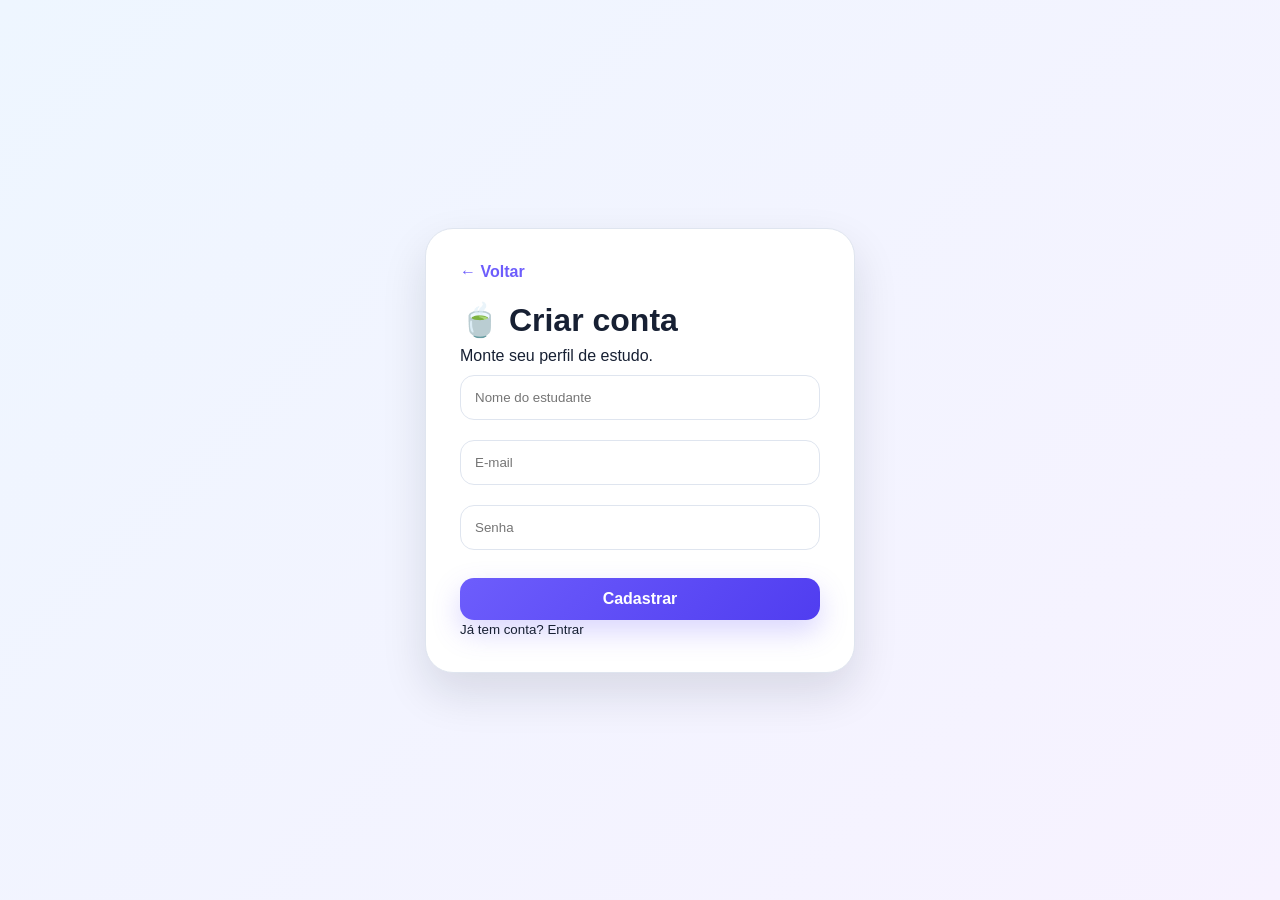
==== cadastro.html @ 13b91591 "faca sua magica" ====
<!DOCTYPE html>
<html lang="pt-BR">
<head><meta charset="UTF-8"><meta name="viewport" content="width=device-width, initial-scale=1.0"><title>Cadastro | Focus Tea</title><link rel="stylesheet" href="css/style.css"></head>
<body class="auth-page">
  <div class="auth-card">
    <a href="index.html" class="back">← Voltar</a>
    <h1>🍵 Criar conta</h1>
    <p>Monte seu perfil de estudo.</p>
    <input type="text" placeholder="Nome do estudante">
    <input type="email" placeholder="E-mail">
    <input type="password" placeholder="Senha">
    <a class="btn btn-primary full" href="dashboard.html">Cadastrar</a>
    <small>Já tem conta? <a href="login.html">Entrar</a></small>
  </div>
</body>
</html>
---- css/style.css ----
:root{--primary:#6d5dfc;--primary-dark:#503df0;--bg:#eef6ff;--card:#fff;--text:#172033;--muted:#667085;--border:#dfe5ef;--soft:#f4f7ff}*{margin:0;padding:0;box-sizing:border-box;font-family:Arial,sans-serif}body{background:var(--bg);color:var(--text);transition:.3s}a{text-decoration:none;color:inherit}.btn{display:inline-flex;align-items:center;justify-content:center;border-radius:14px;padding:12px 18px;font-weight:700;border:0;cursor:pointer}.btn-primary{background:linear-gradient(135deg,var(--primary),var(--primary-dark));color:white;box-shadow:0 12px 28px #6d5dfc40}.btn-light{background:white;color:var(--primary);border:1px solid var(--border)}.full{width:100%;margin-top:18px}.topbar{display:flex;justify-content:space-between;align-items:center;padding:24px 7%;background:white;border-bottom:1px solid var(--border)}.brand{display:flex;gap:12px;align-items:center}.brand span{display:grid;place-items:center;width:48px;height:48px;border-radius:16px;background:linear-gradient(135deg,#6d5dfc,#8e69f5)}.brand small{display:block;color:var(--muted);margin-top:4px}.topbar nav{display:flex;gap:18px;align-items:center}.hero{display:grid;grid-template-columns:1.5fr .8fr;gap:30px;margin:50px auto;max-width:1180px;padding:0 24px}.hero-text{background:linear-gradient(135deg,#6d5dfc,#8e69f5);color:white;border-radius:34px;padding:56px}.tag{display:inline-block;padding:10px 16px;border:1px solid #ffffff70;border-radius:999px;margin-bottom:20px;font-weight:700}.hero h1{font-size:48px;line-height:1.05;margin-bottom:18px}.hero p{font-size:18px;line-height:1.7}.actions{display:flex;gap:14px;margin-top:24px}.hero-card,.card{background:var(--card);border:1px solid var(--border);border-radius:24px;padding:26px;box-shadow:0 20px 40px rgba(16,24,40,.08)}.hero-card{align-self:center}.hero-card p{padding:14px;background:var(--soft);border-radius:14px;margin-top:12px}.features,.grid{display:grid;gap:20px}.features{max-width:1180px;margin:0 auto;padding:0 24px 40px;grid-template-columns:repeat(3,1fr)}.features article{background:white;border-radius:24px;padding:26px;border:1px solid var(--border)}.features span,.icon{font-size:28px;background:var(--soft);padding:10px;border-radius:14px;display:inline-block}.info-section{max-width:1180px;margin:0 auto 60px;padding:34px;background:white;border-radius:24px;border:1px solid var(--border)}.auth-page{min-height:100vh;display:grid;place-items:center;background:linear-gradient(135deg,#eef6ff,#f7f2ff)}.auth-card{width:min(430px,92vw);background:white;border-radius:28px;padding:34px;border:1px solid var(--border);box-shadow:0 20px 45px rgba(16,24,40,.12)}.auth-card h1{margin:20px 0 8px}.back{color:var(--primary);font-weight:700}.auth-card input,input,select{width:100%;padding:14px;border:1px solid var(--border);border-radius:14px;margin:10px 0;background:white;color:var(--text)}.app-layout{display:grid;grid-template-columns:285px 1fr;min-height:100vh}.sidebar{background:white;border-right:1px solid var(--border);padding:22px;position:sticky;top:0;height:100vh}.profile{text-align:center;background:linear-gradient(180deg,#f5f7ff,#fff);border:1px solid var(--border);border-radius:24px;margin:26px 0;padding:24px}.avatar{width:74px;height:74px;border-radius:24px;background:linear-gradient(135deg,#a78bfa,#6d5dfc);margin:0 auto 16px;display:grid;place-items:center;font-size:34px}.profile p,.subtitle{color:var(--muted)}.side-menu{display:grid;gap:16px}.side-menu a{padding:14px 16px;border-radius:14px;font-weight:700}.side-menu a.active,.side-menu a:hover{background:linear-gradient(135deg,var(--primary),var(--primary-dark));color:white;box-shadow:0 14px 28px #6d5dfc35}.content{padding:26px 28px}.banner{background:linear-gradient(135deg,#6d5dfc,#8e69f5);color:white;border-radius:28px;padding:34px;margin-bottom:18px}.banner span{display:inline-block;border:1px solid #ffffff60;border-radius:999px;padding:10px 16px;margin-bottom:18px;font-weight:700}.banner h1{font-size:34px;margin-bottom:12px}.three{grid-template-columns:repeat(3,1fr)}.two{grid-template-columns:repeat(2,1fr)}.big{display:block;font-size:34px;margin:12px 0}.progress{height:16px;background:#eef2ff;border-radius:999px;overflow:hidden}.progress div{height:100%;width:0;background:linear-gradient(135deg,#22c55e,#16a34a)}.dashed{border:1px dashed var(--primary);border-radius:16px;padding:16px;margin-top:14px;background:#f8f7ff}.inline-form{display:flex;gap:12px;align-items:center;margin-bottom:18px}.task-list{display:grid;gap:10px}.task{display:flex;gap:10px;align-items:center;background:var(--soft);padding:14px;border-radius:14px}.study-content{background:var(--soft);border-radius:18px;padding:20px;margin:18px 0;line-height:1.8}label{display:block;margin:14px 0;font-weight:700}footer{text-align:center;margin-top:26px;color:var(--muted)}.tema-calmo{--bg:#eaf7ff;--text:#17324d;--primary:#3b82f6}.tema-foco{--bg:#effaf2;--text:#183d22;--primary:#16a34a}.tema-escuro{--bg:#101828;--card:#172033;--text:#f8fafc;--muted:#cbd5e1;--border:#334155;--soft:#1f2937}.tema-altoContraste{--bg:#000;--card:#050505;--text:#ffff00;--muted:#fff;--border:#ffff00;--soft:#111;--primary:#ffff00;--primary-dark:#ffd700}.fonte-grande{font-size:18px}.fonte-muito-grande{font-size:21px}.sem-distracoes .banner,.sem-distracoes .profile,.sem-distracoes footer{display:none}@media(max-width:850px){.app-layout,.hero,.features,.three,.two{grid-template-columns:1fr}.sidebar{position:relative;height:auto}.topbar,.topbar nav{flex-direction:column}.hero h1{font-size:36px}.inline-form{flex-direction:column}}
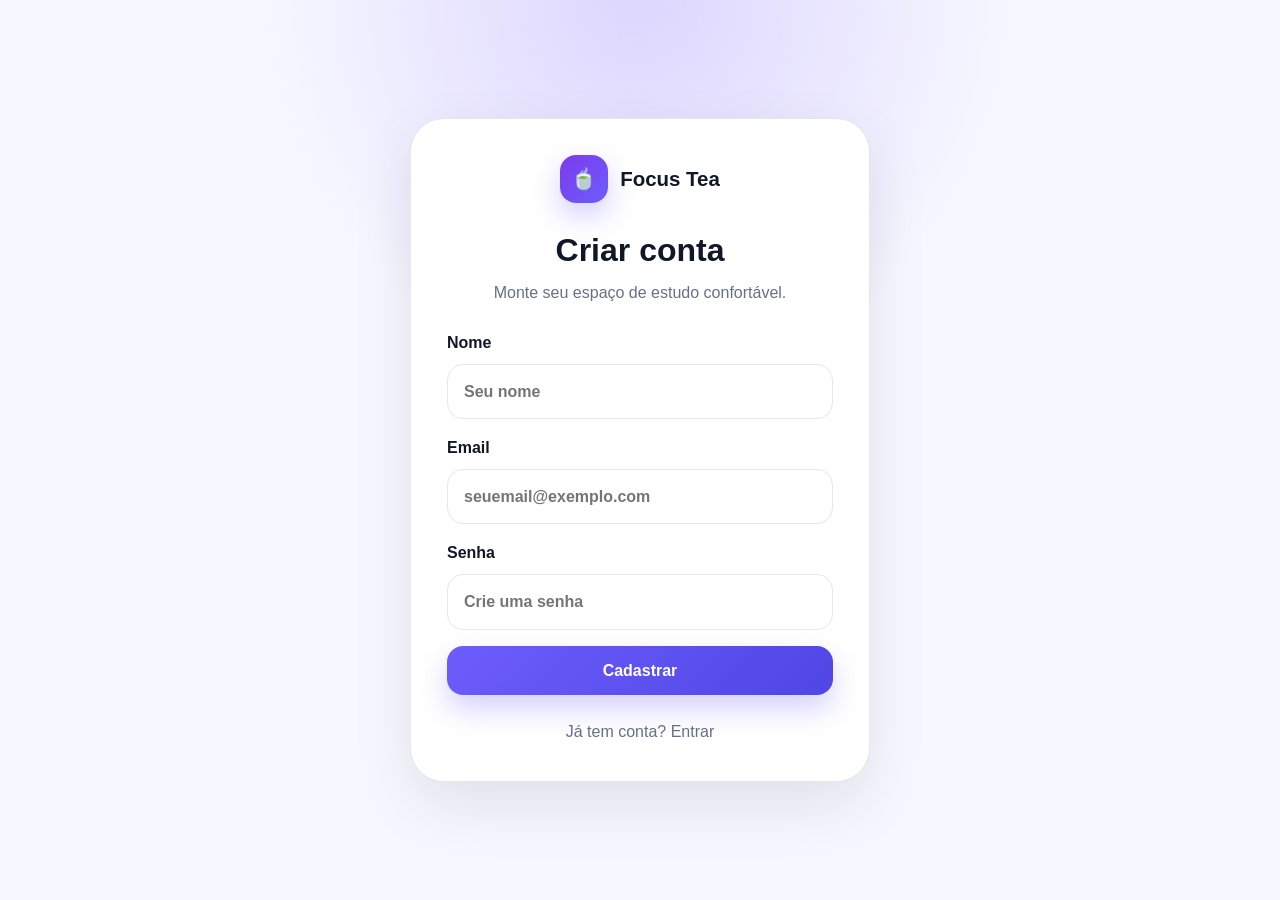
==== commit 9405fe3f: "landing page" ====
--- a/cadastro.html
+++ b/cadastro.html
@@ -1,16 +1 @@
-<!DOCTYPE html>
-<html lang="pt-BR">
-<head><meta charset="UTF-8"><meta name="viewport" content="width=device-width, initial-scale=1.0"><title>Cadastro | Focus Tea</title><link rel="stylesheet" href="css/style.css"></head>
-<body class="auth-page">
-  <div class="auth-card">
-    <a href="index.html" class="back">← Voltar</a>
-    <h1>🍵 Criar conta</h1>
-    <p>Monte seu perfil de estudo.</p>
-    <input type="text" placeholder="Nome do estudante">
-    <input type="email" placeholder="E-mail">
-    <input type="password" placeholder="Senha">
-    <a class="btn btn-primary full" href="dashboard.html">Cadastrar</a>
-    <small>Já tem conta? <a href="login.html">Entrar</a></small>
-  </div>
-</body>
-</html>
+<!DOCTYPE html><html lang="pt-BR"><head><meta charset="UTF-8"><meta name="viewport" content="width=device-width, initial-scale=1.0"><title>Cadastro | Focus Tea</title><link rel="stylesheet" href="css/style.css"></head><body class="auth-page"><main class="auth-card"><a class="brand center" href="index.html"><span class="logo">🍵</span><span>Focus Tea</span></a><h1>Criar conta</h1><p>Monte seu espaço de estudo confortável.</p><form onsubmit="event.preventDefault(); location.href='dashboard.html'"><label>Nome<input id="nomeCadastro" type="text" placeholder="Seu nome" required></label><label>Email<input type="email" placeholder="seuemail@exemplo.com" required></label><label>Senha<input type="password" placeholder="Crie uma senha" required></label><button class="btn btn-primary full">Cadastrar</button></form><p class="muted">Já tem conta? <a href="login.html">Entrar</a></p></main></body></html>
--- a/css/style.css
+++ b/css/style.css
@@ -1 +1,12 @@
-:root{--primary:#6d5dfc;--primary-dark:#503df0;--bg:#eef6ff;--card:#fff;--text:#172033;--muted:#667085;--border:#dfe5ef;--soft:#f4f7ff}*{margin:0;padding:0;box-sizing:border-box;font-family:Arial,sans-serif}body{background:var(--bg);color:var(--text);transition:.3s}a{text-decoration:none;color:inherit}.btn{display:inline-flex;align-items:center;justify-content:center;border-radius:14px;padding:12px 18px;font-weight:700;border:0;cursor:pointer}.btn-primary{background:linear-gradient(135deg,var(--primary),var(--primary-dark));color:white;box-shadow:0 12px 28px #6d5dfc40}.btn-light{background:white;color:var(--primary);border:1px solid var(--border)}.full{width:100%;margin-top:18px}.topbar{display:flex;justify-content:space-between;align-items:center;padding:24px 7%;background:white;border-bottom:1px solid var(--border)}.brand{display:flex;gap:12px;align-items:center}.brand span{display:grid;place-items:center;width:48px;height:48px;border-radius:16px;background:linear-gradient(135deg,#6d5dfc,#8e69f5)}.brand small{display:block;color:var(--muted);margin-top:4px}.topbar nav{display:flex;gap:18px;align-items:center}.hero{display:grid;grid-template-columns:1.5fr .8fr;gap:30px;margin:50px auto;max-width:1180px;padding:0 24px}.hero-text{background:linear-gradient(135deg,#6d5dfc,#8e69f5);color:white;border-radius:34px;padding:56px}.tag{display:inline-block;padding:10px 16px;border:1px solid #ffffff70;border-radius:999px;margin-bottom:20px;font-weight:700}.hero h1{font-size:48px;line-height:1.05;margin-bottom:18px}.hero p{font-size:18px;line-height:1.7}.actions{display:flex;gap:14px;margin-top:24px}.hero-card,.card{background:var(--card);border:1px solid var(--border);border-radius:24px;padding:26px;box-shadow:0 20px 40px rgba(16,24,40,.08)}.hero-card{align-self:center}.hero-card p{padding:14px;background:var(--soft);border-radius:14px;margin-top:12px}.features,.grid{display:grid;gap:20px}.features{max-width:1180px;margin:0 auto;padding:0 24px 40px;grid-template-columns:repeat(3,1fr)}.features article{background:white;border-radius:24px;padding:26px;border:1px solid var(--border)}.features span,.icon{font-size:28px;background:var(--soft);padding:10px;border-radius:14px;display:inline-block}.info-section{max-width:1180px;margin:0 auto 60px;padding:34px;background:white;border-radius:24px;border:1px solid var(--border)}.auth-page{min-height:100vh;display:grid;place-items:center;background:linear-gradient(135deg,#eef6ff,#f7f2ff)}.auth-card{width:min(430px,92vw);background:white;border-radius:28px;padding:34px;border:1px solid var(--border);box-shadow:0 20px 45px rgba(16,24,40,.12)}.auth-card h1{margin:20px 0 8px}.back{color:var(--primary);font-weight:700}.auth-card input,input,select{width:100%;padding:14px;border:1px solid var(--border);border-radius:14px;margin:10px 0;background:white;color:var(--text)}.app-layout{display:grid;grid-template-columns:285px 1fr;min-height:100vh}.sidebar{background:white;border-right:1px solid var(--border);padding:22px;position:sticky;top:0;height:100vh}.profile{text-align:center;background:linear-gradient(180deg,#f5f7ff,#fff);border:1px solid var(--border);border-radius:24px;margin:26px 0;padding:24px}.avatar{width:74px;height:74px;border-radius:24px;background:linear-gradient(135deg,#a78bfa,#6d5dfc);margin:0 auto 16px;display:grid;place-items:center;font-size:34px}.profile p,.subtitle{color:var(--muted)}.side-menu{display:grid;gap:16px}.side-menu a{padding:14px 16px;border-radius:14px;font-weight:700}.side-menu a.active,.side-menu a:hover{background:linear-gradient(135deg,var(--primary),var(--primary-dark));color:white;box-shadow:0 14px 28px #6d5dfc35}.content{padding:26px 28px}.banner{background:linear-gradient(135deg,#6d5dfc,#8e69f5);color:white;border-radius:28px;padding:34px;margin-bottom:18px}.banner span{display:inline-block;border:1px solid #ffffff60;border-radius:999px;padding:10px 16px;margin-bottom:18px;font-weight:700}.banner h1{font-size:34px;margin-bottom:12px}.three{grid-template-columns:repeat(3,1fr)}.two{grid-template-columns:repeat(2,1fr)}.big{display:block;font-size:34px;margin:12px 0}.progress{height:16px;background:#eef2ff;border-radius:999px;overflow:hidden}.progress div{height:100%;width:0;background:linear-gradient(135deg,#22c55e,#16a34a)}.dashed{border:1px dashed var(--primary);border-radius:16px;padding:16px;margin-top:14px;background:#f8f7ff}.inline-form{display:flex;gap:12px;align-items:center;margin-bottom:18px}.task-list{display:grid;gap:10px}.task{display:flex;gap:10px;align-items:center;background:var(--soft);padding:14px;border-radius:14px}.study-content{background:var(--soft);border-radius:18px;padding:20px;margin:18px 0;line-height:1.8}label{display:block;margin:14px 0;font-weight:700}footer{text-align:center;margin-top:26px;color:var(--muted)}.tema-calmo{--bg:#eaf7ff;--text:#17324d;--primary:#3b82f6}.tema-foco{--bg:#effaf2;--text:#183d22;--primary:#16a34a}.tema-escuro{--bg:#101828;--card:#172033;--text:#f8fafc;--muted:#cbd5e1;--border:#334155;--soft:#1f2937}.tema-altoContraste{--bg:#000;--card:#050505;--text:#ffff00;--muted:#fff;--border:#ffff00;--soft:#111;--primary:#ffff00;--primary-dark:#ffd700}.fonte-grande{font-size:18px}.fonte-muito-grande{font-size:21px}.sem-distracoes .banner,.sem-distracoes .profile,.sem-distracoes footer{display:none}@media(max-width:850px){.app-layout,.hero,.features,.three,.two{grid-template-columns:1fr}.sidebar{position:relative;height:auto}.topbar,.topbar nav{flex-direction:column}.hero h1{font-size:36px}.inline-form{flex-direction:column}}
+:root{
+  --bg:#f5f7fb; --surface:#ffffff; --text:#101828; --muted:#667085; --line:#e4e7ec;
+  --primary:#6d5dfc; --primary-dark:#4f46e5; --soft:#eef2ff; --green:#22c55e;
+  --shadow:0 24px 60px rgba(16,24,40,.10); --radius:28px;
+}
+*{box-sizing:border-box;margin:0;padding:0} html{scroll-behavior:smooth} body{font-family:Inter,Arial,sans-serif;background:var(--bg);color:var(--text);line-height:1.6;transition:.25s} a{text-decoration:none;color:inherit} input,select,textarea,button{font:inherit} textarea{min-height:150px;resize:vertical}
+.btn{display:inline-flex;align-items:center;justify-content:center;gap:8px;padding:12px 18px;border-radius:16px;border:0;cursor:pointer;font-weight:800;transition:.2s}.btn:hover{transform:translateY(-2px)}.btn-primary{background:linear-gradient(135deg,var(--primary),var(--primary-dark));color:#fff;box-shadow:0 14px 28px rgba(109,93,252,.28)}.btn-soft,.btn-ghost{background:var(--soft);color:var(--primary-dark)}.btn-light{background:#fff;color:var(--primary-dark)}.btn-large{padding:15px 22px}.full{width:100%}.brand{display:flex;align-items:center;gap:12px;font-weight:900;font-size:1.28rem}.brand.center{justify-content:center}.logo{display:grid;place-items:center;width:48px;height:48px;border-radius:16px;background:linear-gradient(135deg,#7c3aed,#6d5dfc);box-shadow:0 12px 28px rgba(109,93,252,.3)}.eyebrow,.badge{display:inline-flex;padding:8px 14px;border-radius:999px;background:rgba(109,93,252,.10);color:var(--primary-dark);font-weight:900;font-size:.85rem}.muted{color:var(--muted)}
+.topbar{position:sticky;top:0;z-index:10;display:flex;align-items:center;justify-content:space-between;padding:18px 6%;backdrop-filter:blur(18px);background:rgba(255,255,255,.78);border-bottom:1px solid rgba(228,231,236,.8)}.nav-links{display:flex;align-items:center;gap:24px;font-weight:800}.hero{display:grid;grid-template-columns:1.05fr .95fr;gap:50px;align-items:center;min-height:760px;padding:70px 6%;background:radial-gradient(circle at 80% 10%,#ded8ff 0,transparent 28%),linear-gradient(180deg,#fff 0,#f3f7ff 100%)}.hero h1{font-size:clamp(2.6rem,6vw,5.9rem);line-height:.96;letter-spacing:-.07em;margin:24px 0}.hero p{font-size:1.18rem;color:var(--muted);max-width:720px}.hero-actions,.trust-row{display:flex;flex-wrap:wrap;gap:14px;margin-top:28px}.trust-row span{color:#475467;font-weight:800}.hero-panel{position:relative}.mock-window{background:rgba(255,255,255,.82);border:1px solid rgba(255,255,255,.8);border-radius:36px;padding:26px;box-shadow:var(--shadow);backdrop-filter:blur(20px);transform:rotate(1deg)}.window-dots{display:flex;gap:8px;margin-bottom:20px}.window-dots span{width:12px;height:12px;border-radius:50%;background:#d0d5dd}.mock-card{border-radius:26px;padding:26px;color:#fff}.mock-card.purple{background:linear-gradient(135deg,#6d5dfc,#9333ea)}.mock-card small,.mock-card strong{display:block}.mock-card strong{font-size:1.7rem;margin-top:6px}.mini-progress,.progress{height:14px;border-radius:999px;background:#edf1ff;overflow:hidden}.mini-progress{margin-top:24px;background:rgba(255,255,255,.3)}.mini-progress span,.progress span{display:block;height:100%;border-radius:inherit;background:var(--green)}.mock-grid{display:grid;grid-template-columns:repeat(3,1fr);gap:12px;margin:14px 0}.mock-grid div,.ai-bubble{background:#fff;border:1px solid var(--line);border-radius:22px;padding:18px}.mock-grid strong,.mock-grid span{display:block}.mock-grid span{color:var(--muted);font-size:.9rem}.ai-bubble{border-style:dashed;border-color:var(--primary);color:#344054}.section{padding:80px 6%}.stats-strip{display:grid;grid-template-columns:repeat(4,1fr);gap:16px}.stats-strip div,.big-card,.feature-card,.panel-card,.metric-card{background:var(--surface);border:1px solid var(--line);border-radius:var(--radius);box-shadow:var(--shadow)}.stats-strip div{padding:26px}.stats-strip strong{display:block;font-size:2rem;color:var(--primary-dark)}.split-section{display:grid;grid-template-columns:1fr 1fr;gap:40px;align-items:center}.split-section h2,.section-title h2,.cta-section h2{font-size:clamp(2rem,4vw,3.5rem);line-height:1.05;margin:16px 0}.feature-stack{display:grid;gap:16px}.feature-card,.big-card{padding:26px}.feature-card span,.big-card span,.metric-card>span{font-size:2rem}.cards-3{display:grid;grid-template-columns:repeat(3,1fr);gap:22px;margin-top:28px}.big-card{min-height:230px}.cta-section{display:flex;align-items:center;justify-content:space-between;gap:30px;margin:40px 6% 80px;padding:54px;border-radius:36px;background:linear-gradient(135deg,#6d5dfc,#8b5cf6);color:#fff}.cta-section p{color:rgba(255,255,255,.85)}.cta-section .eyebrow{background:rgba(255,255,255,.18);color:#fff}.footer{text-align:center;padding:34px;color:var(--muted)}
+.auth-page{min-height:100vh;display:grid;place-items:center;background:radial-gradient(circle at top,#ddd6fe,transparent 35%),#f7f8ff;padding:20px}.auth-card{width:min(460px,100%);background:#fff;border:1px solid var(--line);border-radius:34px;padding:36px;box-shadow:var(--shadow)}.auth-card h1{text-align:center;margin:22px 0 4px}.auth-card p{text-align:center;color:var(--muted)}.auth-card form{display:grid;gap:16px;margin:24px 0}.auth-card label,.panel-card label{display:grid;gap:8px;font-weight:800}.auth-card input,.inline-form input,select,textarea{width:100%;border:1px solid var(--line);border-radius:16px;padding:14px 16px;background:#fff;color:var(--text)}
+.app-shell{display:grid;grid-template-columns:290px 1fr;min-height:100vh}.sidebar{position:sticky;top:0;height:100vh;background:rgba(255,255,255,.92);border-right:1px solid var(--line);padding:24px;box-shadow:8px 0 40px rgba(16,24,40,.04)}.user-card{margin:28px 0;padding:24px;text-align:center;border-radius:26px;background:linear-gradient(180deg,#f6f7ff,#fff);border:1px solid var(--line)}.avatar{width:80px;height:80px;margin:0 auto 14px;display:grid;place-items:center;border-radius:26px;background:linear-gradient(135deg,#c4b5fd,#6d5dfc);font-size:2rem}.user-card span{display:block;color:var(--muted)}.side-nav{display:grid;gap:10px}.side-nav a{padding:14px 16px;border-radius:16px;font-weight:900;color:#344054}.side-nav a.active,.side-nav a:hover{background:linear-gradient(135deg,var(--primary),var(--primary-dark));color:#fff;box-shadow:0 12px 28px rgba(109,93,252,.22)}.workspace{padding:32px;max-width:1500px;width:100%;margin:0 auto}.workspace-header{display:flex;justify-content:space-between;align-items:center;gap:20px;margin-bottom:24px}.workspace-header h1{font-size:2.4rem;letter-spacing:-.04em}.dashboard-hero{display:flex;align-items:center;justify-content:space-between;gap:30px;padding:44px;border-radius:34px;background:linear-gradient(135deg,#6d5dfc,#8b5cf6);color:#fff;box-shadow:var(--shadow);overflow:hidden}.dashboard-hero h2{font-size:2.4rem;line-height:1.05;margin:16px 0 8px}.dashboard-hero p{color:rgba(255,255,255,.86)}.dashboard-hero .badge{background:rgba(255,255,255,.18);color:#fff}.hero-metric{background:rgba(255,255,255,.14);border:1px solid rgba(255,255,255,.24);padding:24px;border-radius:28px;min-width:190px;text-align:center}.hero-metric strong{display:block;font-size:3rem}.metric-grid{display:grid;grid-template-columns:repeat(3,1fr);gap:20px;margin:22px 0}.metric-card{padding:24px}.metric-card h3{font-size:1.35rem}.metric-card strong{display:block;font-size:2rem;margin:10px 0}.cards-2,.settings-grid{display:grid;grid-template-columns:1fr 1fr;gap:22px}.panel-card{padding:26px}.panel-card h2{margin-bottom:16px}.inline-form{display:flex;gap:12px}.task-list{display:grid;gap:12px;margin:14px 0}.task{display:flex;align-items:center;justify-content:space-between;gap:12px;padding:14px;border-radius:16px;background:#f8f9ff;border:1px solid var(--line)}.task label{display:flex;align-items:center;gap:10px;font-weight:800}.task.done{opacity:.65;text-decoration:line-through}.study-content,.ai-answer{margin-top:16px;padding:18px;border-radius:18px;background:#f8f9ff;border:1px dashed #a78bfa}.quiz label,.check{display:flex!important;align-items:center;gap:10px;margin:12px 0}.quiz input,.check input{width:auto}.settings-grid{align-items:start}
+body.theme-calmo{--bg:#eef8ff;--surface:#ffffff;--text:#12324a;--soft:#e0f2fe;--primary:#38bdf8;--primary-dark:#0284c7}body.theme-foco{--bg:#f0fdf4;--surface:#ffffff;--text:#14351e;--soft:#dcfce7;--primary:#22c55e;--primary-dark:#15803d}body.theme-escuro{--bg:#111827;--surface:#1f2937;--text:#f9fafb;--muted:#cbd5e1;--line:#374151;--soft:#374151}body.theme-alto{--bg:#000;--surface:#050505;--text:#ffff00;--muted:#fff;--line:#ffff00;--soft:#111;--primary:#ffff00;--primary-dark:#ffff00}body.theme-alto .btn-primary{color:#000}body.font-grande{font-size:18px}body.font-muito{font-size:21px}body.sem-distracoes .hero-panel,body.sem-distracoes .stats-strip,body.sem-distracoes .trust-row{display:none}body.reducao *{transition:none!important;animation:none!important}
+@media(max-width:980px){.nav-links{display:none}.hero,.split-section,.cards-3,.metric-grid,.cards-2,.settings-grid{grid-template-columns:1fr}.hero{min-height:auto}.app-shell{grid-template-columns:1fr}.sidebar{position:relative;height:auto}.workspace-header,.dashboard-hero,.cta-section{flex-direction:column;align-items:flex-start}.stats-strip{grid-template-columns:1fr 1fr}}@media(max-width:560px){.section,.hero,.workspace{padding:22px}.stats-strip{grid-template-columns:1fr}.inline-form{flex-direction:column}.hero h1{font-size:2.6rem}}
